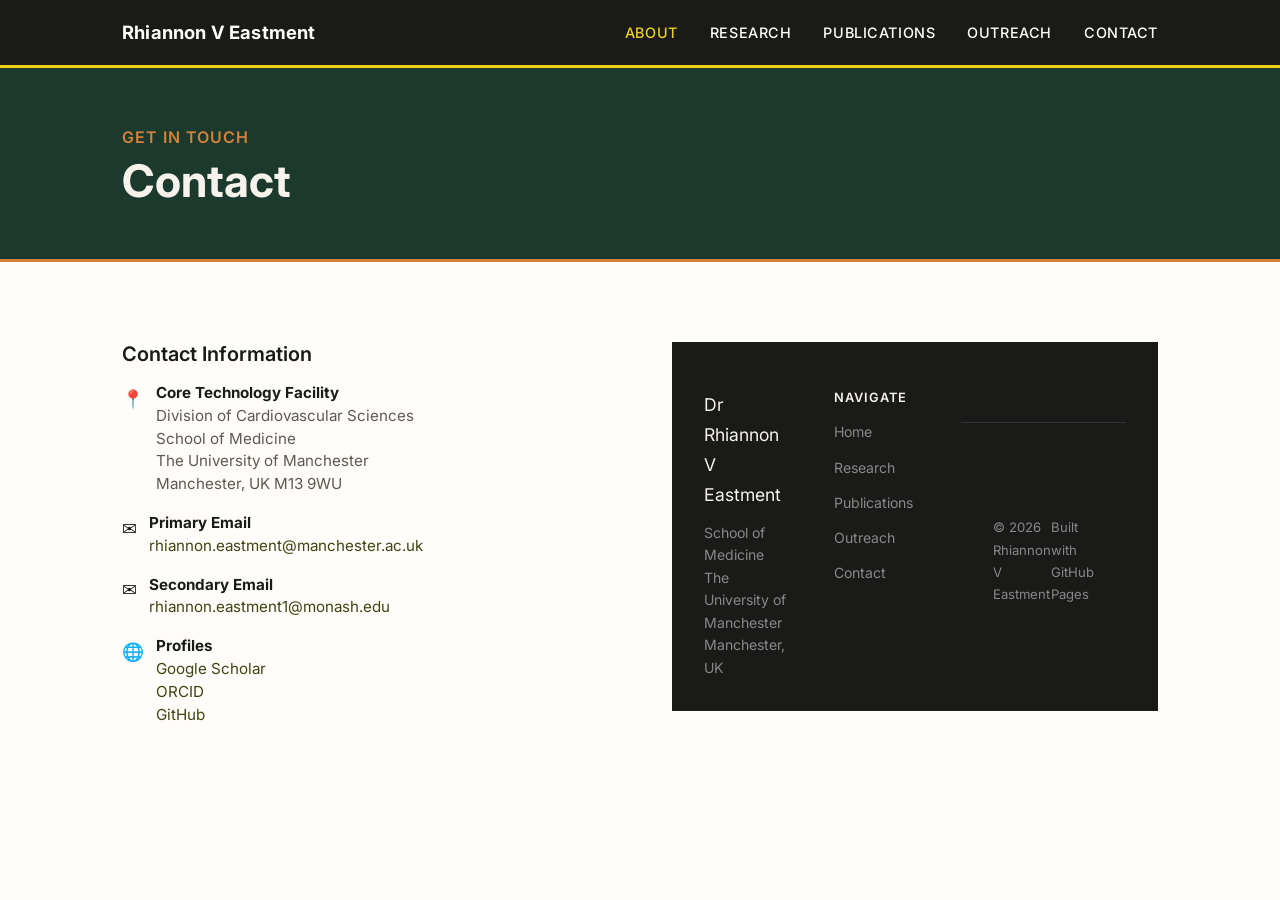
==== contact.html @ 2df11d0a "Create contact.html" ====
<!DOCTYPE html>
<html lang="en">
<head>
  <meta charset="UTF-8" />
  <meta name="viewport" content="width=device-width, initial-scale=1.0" />
  <title>Rhiannon V Eastment | Contact</title>
  <meta name="description" content="Rhiannon Eastment is an early-career researcher in evolutionary biology and ecotoxicology at the University of Manchester.">
  <meta name="keywords" content="Rhiannon Eastment, evolution, reproduction, ecotoxicology, Monash University">
  <link rel="preconnect" href="https://fonts.googleapis.com" />
  <link rel="preconnect" href="https://fonts.gstatic.com" crossorigin />
  <link href="https://fonts.googleapis.com/css2?family=Playfair+Display:wght@400;600;700&family=Inter:wght@400;500;600&family=JetBrains+Mono:wght@400&display=swap" rel="stylesheet" />
  <link rel="stylesheet" href="style.css" />
</head>
<body>

  <!-- NAVIGATION -->
  <nav>
    <div class="nav-inner">
      <a href="index.html" class="nav-logo">Rhiannon <span>V</span> Eastment</a>
      <button class="nav-toggle" aria-label="Toggle navigation" onclick="this.nextElementSibling.classList.toggle('open')">☰</button>
      <ul class="nav-links">
        <li><a href="index.html" class="active">About</a></li>
        <li><a href="research.html">Research</a></li>
        <li><a href="publications.html">Publications</a></li>
        <li><a href="outreach.html">Outreach</a></li>
        <li><a href="contact.html">Contact</a></li>
      </ul>
    </div>
  </nav>

<!-- Page Hero -->
<header class="page-hero">
    <div class="container">
        <h4>Get in Touch</h4>
        <h1>Contact</h1>
    </div>
</header>
  
<!-- Contact Section -->
<section class="section">
    <div class="container contact-grid">
      <div class="contact-info">
            <h3>Contact Information</h3>
            <div class="contact-detail">
                <div class="contact-detail-icon">📍</div>
                <div class="contact-detail-text">
                    <strong>Core Technology Facility</strong>
                  Division of Cardiovascular Sciences<br>
                    School of Medicine<br>
                    The University of Manchester<br>
                    Manchester, UK M13 9WU
                </div>
            </div>
            <div class="contact-detail">
                <div class="contact-detail-icon">✉️</div>
                <div class="contact-detail-text">
                    <strong>Primary Email</strong>
                    <a href="mailto:rhiannon.eastment@manchester.ac.uk">
                        rhiannon.eastment@manchester.ac.uk
                    </a>
                </div>
            </div>
        <div class="contact-detail">
                <div class="contact-detail-icon">✉️</div>
                <div class="contact-detail-text">
                    <strong>Secondary Email</strong>
                    <a href="mailto:rhiannon.eastment1@monash.edu">
                        rhiannon.eastment1@monash.edu
                    </a>
                </div>
            </div>
            <div class="contact-detail">
                <div class="contact-detail-icon">🌐</div>
                <div class="contact-detail-text">
                    <strong>Profiles</strong>
                    <a href="https://scholar.google.com/citations?user=520XEhIAAAAJ&hl=en">Google Scholar</a><br>
                    <a href="https://orcid.org/0009-0002-4949-1405">ORCID</a><br>
                    <a href="https://github.com/rhiannoneastment">GitHub</a>
                </div>
            </div>
        </div>
  
  <!-- FOOTER -->
  <footer>
    <div class="footer-inner">
      <div>
        <div class="footer-brand">Dr Rhiannon <span>V</span> Eastment</div>
        <p class="footer-desc">School of Medicine<br>The University of Manchester<br>Manchester, UK</p>
      </div>
      <div class="footer-col">
        <h4>Navigate</h4>
        <ul class="footer-links">
          <li><a href="index.html">Home</a></li>
          <li><a href="research.html">Research</a></li>
          <li><a href="publications.html">Publications</a></li>
          <li><a href="outreach.html">Outreach</a></li>
          <li><a href="contact.html">Contact</a></li>
        </ul>
      </div>
    <div class="footer-bottom">
      <span>© 2026 Rhiannon V Eastment</span>
      <span>Built with GitHub Pages</span>
    </div>
  </footer>

</body>
</html>
---- style.css ----
/* ============================
   PALETTE & TOKENS
   Deep forest green + warm amber + off-white + hero photo palette
   ============================ */
:root {
  --forest:    #1B3A2D;
  --moss:      #2E5E45;
  --fern:      #4A8C64;
  --amber:     #D4813A;
  --amber-lt:  #F0A96B;
  --cream:     #F7F3EC;
  --paper:     #FFFDF9;
  --ink:       #1A1A18;
  --muted:     #5A5A52;
  --rule:      #D8D2C4;
--olive-leaf: #3E4512ff;
--dark-khaki: #2A260Eff;
--burnt-caramel: #BE681Dff;
--olive-bark: #81681Dff;
--golden-glow: #EBD11Aff;

  --font-display: 'Inter', system-ui, sans-serif;
  --font-body:    'Inter', system-ui, sans-serif;
  --font-mono:    'JetBrains Mono', monospace;

  --max-w: 1100px;
  --nav-h: 68px;
}

/* ============================
   RESET & BASE
   ============================ */
*, *::before, *::after { box-sizing: border-box; margin: 0; padding: 0; }

html { scroll-behavior: smooth; }

body {
  font-family: var(--font-body);
  font-size: 17px;
  line-height: 1.7;
  color: var(--ink);
  background: var(--paper);
}

img { max-width: 100%; display: block; }
a { color: var(--olive-leaf); text-decoration: none; }
a:hover { color: var(--golden-yellow); }

/* ============================
   TYPOGRAPHY
   ============================ */
h1, h2, h3, h4 {
  font-family: var(--font-display);
  line-height: 1.2;
  color: var(--ink);
}
h1 { font-size: clamp(2.4rem, 5vw, 3.8rem); font-weight: 700; }
h2 { font-size: clamp(1.6rem, 3vw, 2.4rem); font-weight: 600; }
h3 { font-size: 1.25rem; font-weight: 600; }
h4 { font-size: 1rem; font-weight: 600; letter-spacing: .06em; text-transform: uppercase; color: var(--muted); }

p { margin-bottom: 1rem; }
p:last-child { margin-bottom: 0; }

/* ============================
   LAYOUT UTILITIES
   ============================ */
.container {
  max-width: var(--max-w);
  margin: 0 auto;
  padding: 0 2rem;
}

.section {
  padding: 80px 0;
}

.section--dark {
  background: var(--olive-leaf);
  color: var(--paper);
}
.section--dark h1,
.section--dark h2,
.section--dark h3,
.section--dark h4 { color: var(--paper); }
.section--dark p { color: #C8D9CC; }

.section--tinted { background: var(--cream); }

/* ============================
   NAV
   ============================ */
nav {
  position: sticky;
  top: 0;
  z-index: 100;
  height: var(--nav-h);
  background: var(--ink);
  display: flex;
  align-items: center;
  border-bottom: 3px solid var(--golden-glow);
}

.nav-inner {
  max-width: var(--max-w);
  margin: 0 auto;
  padding: 0 2rem;
  width: 100%;
  display: flex;
  align-items: center;
  justify-content: space-between;
}

.nav-logo {
  font-family: var(--font-display);
  font-size: 1.15rem;
  font-weight: 700;
  color: var(--paper);
  letter-spacing: .01em;
}
.nav-logo span { color: var(--paper); }
.nav-logo:hover { color: var(--paper); }

.nav-links {
  display: flex;
  gap: 2rem;
  list-style: none;
}
.nav-links a {
  font-size: .9rem;
  font-weight: 500;
  letter-spacing: .04em;
  text-transform: uppercase;
  color: var(--paper);
  transition: color .2s;
}
.nav-links a:hover,
.nav-links a.active { color: var(--golden-glow); }

.nav-toggle {
  display: none;
  background: none;
  border: none;
  cursor: pointer;
  color: var(--paper);
  font-size: 1.5rem;
}

/* ============================
   HERO - full-bleed photo with overlay text
   ============================ */
.hero {
  position: relative;
  height: 60vh;
  display: flex;
  align-items: center;
  justify-content: center;
  overflow: hidden;
  text-align: center;
  padding: 0 2rem;
}

/* Background image to be used in the hero section */
.hero-bg {
  position: absolute;
  inset: 0;
  background-image: url('photos/weedfish_large_2.jpeg');
  background-size: cover;
  background-position: center;
  z-index: 0;
}

/* Add an overlay to the photo so that it is not completely opaque */
.hero-overlay {
  position: absolute;
  inset: 0;
  background: linear-gradient(180deg, rgba(27,58,45,.15) 0%, rgba(27,58,45,.15) 100%);
  z-index: 1;
}

/* Add photo credit to the hero image */
.hero-credit {
  position: absolute;
  bottom: 0.75rem;
  right: 1rem;
  z-index: 3;
  font-size: .72rem;
  color: rgba(247, 243, 236, 0.75);
  letter-spacing: .02em;
}
.hero-credit a {
  color: rgba(247, 243, 236, 0.75);
  text-decoration: underline;
}
.hero-credit a:hover {
  color: var(--ink);
}
 
.hero-content {
  position: relative;
  z-index: 2;
  max-width: 760px;
}

/* Title of the page */
.hero-content .subtitle {
  font-family: var(--font-mono);
  font-size: 2.3rem;
   font-weight: 700;
  letter-spacing: .12em;
  text-transform: uppercase;
  color: var(--paper);
  margin-bottom: 1.5rem;
}
 
.hero-content h1 {
  color: var(--paper);
  margin-bottom: 1rem;
}
 
.hero-content .affiliation {
  color: var(--cream);
  font-size: .95rem;
  margin-bottom: 1.5rem;
}
 
.hero-content .bio-intro {
  color: var(--paper);
  font-size: 1.1rem;
  line-height: 1.6;
  margin-bottom: 2rem;
}
 
.hero-links {
  display: flex;
  gap: 1.5rem;
  justify-content: center;
  flex-wrap: wrap;
}
 
.hero-links a {
  color: var(--paper);
  font-size: .85rem;
  font-weight: 600;
  letter-spacing: .03em;
  display: inline-flex;
  align-items: center;
  gap: .4rem;
  padding: .6rem 1.4rem;
  border-radius: 999px;
  border: 1.5px solid rgba(247, 243, 236, 0.35);
  transition: background .2s, border-color .2s, color .2s;
}
.hero-links a:hover {
  background: var(--cream);
  color: var(--ink);
  border-color: var(--cream);
}
 
.btn {
  display: inline-block;
  padding: .75rem 1.75rem;
  border-radius: 3px;
  font-size: .9rem;
  font-weight: 600;
  letter-spacing: .04em;
  text-transform: uppercase;
  transition: background .2s, color .2s, transform .15s;
  cursor: pointer;
  border: none;
}
.btn:hover { transform: translateY(-2px); }
 
.btn-primary {
  background: var(--olive-leaf);
  color: var(--paper);
}
.btn-primary:hover { background: var(--olive-leaf); color: var(--golden-glow); }
 
.btn-outline {
  background: transparent;
  color: var(--cream);
  border: 2px solid #4A6A54;
  margin-left: .75rem;
}
.btn-outline:hover { border-color: var(--cream); color: var(--cream); }

/* ============================
   ABOUT ME SECTION
   ============================ */
.about-section {
  padding: 90px 0;
  background: var(--paper);
}
 
.about-grid {
  display: grid;
  grid-template-columns: 280px 1fr;
  gap: 3.5rem;
  align-items: center;
}
 
.about-photo {
  width: 280px;
  height: 280px;
  border-radius: 50%;
  overflow: hidden;
  box-shadow: 0 12px 40px rgba(0,0,0,.18);
  border: 6px solid var(--cream);
  justify-self: center;
}
 
.about-photo img {
  width: 100%;
  height: 100%;
  object-fit: cover;
}
 
.about-text h2 {
  margin-bottom: 1.25rem;
}
 
.about-text p {
  color: var(--muted);
  font-size: 1.02rem;
}

/* ============================
   RESEARCH THEMES (homepage)
   ============================ */
.themes-grid {
  display: grid;
  grid-template-columns: repeat(2, 1fr);
  gap: 1.5rem;
  margin-top: 2.5rem;
}

.theme-card {
  background: var(--paper);
  border-top: 4px solid var(--olive-leaf);
  border-radius: 4px;
  padding: 1.75rem;
  box-shadow: 0 2px 12px rgba(0,0,0,.06);
  transition: box-shadow .2s, transform .2s;
}
.theme-card:hover {
  box-shadow: 0 8px 30px rgba(0,0,0,.1);
  transform: translateY(-3px);
}
.theme-card-icon { font-size: 2rem; margin-bottom: .75rem; }
.theme-card h3 { margin-bottom: .5rem; }
.theme-card p { font-size: .93rem; color: var(--muted); margin: 0; }

/* ============================
   SECTION HEADER
   ============================ */
.section-header {
  margin-bottom: 3rem;
}
.section-header h4 { margin-bottom: .4rem; }
.section-header h2 { margin-bottom: .75rem; }
.section-header p { max-width: 620px; color: var(--muted); }
.section-header--center { text-align: center; }
.section-header--center p { margin: 0 auto; }

/* ============================
   PAGE HERO (inner pages)
   ============================ */
.page-hero {
  background: var(--forest);
  padding: 60px 0 50px;
  border-bottom: 3px solid var(--amber);
}
.page-hero h4 { color: var(--amber); margin-bottom: .5rem; }
.page-hero h1 { color: var(--cream); font-size: clamp(1.8rem, 4vw, 2.8rem); }
.page-hero p { color: #A8C4AF; max-width: 580px; margin-top: .75rem; }

/* ============================
   RESEARCH PAGE
   ============================ */
.research-block {
  display: grid;
  grid-template-columns: 1fr 1fr;
  gap: 4rem;
  align-items: center;
  padding: 4rem 0;
  border-bottom: 1px solid var(--rule);
}
.research-block:last-child { border-bottom: none; }
.research-block:nth-child(even) { direction: rtl; }
.research-block:nth-child(even) > * { direction: ltr; }

.research-img-placeholder {
  border-radius: 6px;
  height: 280px;
  display: flex;
  align-items: center;
  justify-content: center;
  font-size: 4rem;
}
.research-img-placeholder.bg1 { background: linear-gradient(135deg, #1B3A2D, #2E5E45); }
.research-img-placeholder.bg2 { background: linear-gradient(135deg, #3A2D1B, #5E452E); }
.research-img-placeholder.bg3 { background: linear-gradient(135deg, #1B2A3A, #2E455E); }

.research-block h3 { font-size: 1.5rem; margin-bottom: .75rem; }
.research-block p { color: var(--muted); }

.tag-list { display: flex; flex-wrap: wrap; gap: .5rem; margin-top: 1rem; }
.tag {
  font-size: .75rem;
  font-weight: 600;
  letter-spacing: .05em;
  text-transform: uppercase;
  background: var(--cream);
  color: var(--moss);
  border: 1.5px solid var(--fern);
  border-radius: 2px;
  padding: .2rem .6rem;
}

/* ============================
   PUBLICATIONS PAGE
   ============================ */
.pub-year-group { margin-bottom: 3rem; }
.pub-year-label {
  font-family: var(--font-display);
  font-size: 1.8rem;
  color: var(--amber);
  border-bottom: 2px solid var(--rule);
  padding-bottom: .5rem;
  margin-bottom: 1.5rem;
}
.pub-item {
  padding: 1.25rem 0;
  border-bottom: 1px solid var(--rule);
  display: grid;
  grid-template-columns: auto 1fr;
  gap: 1.25rem;
  align-items: start;
}
.pub-item:last-child { border-bottom: none; }
.pub-number {
  font-family: var(--font-mono);
  font-size: .8rem;
  color: var(--amber);
  padding-top: .2rem;
  min-width: 2rem;
  text-align: right;
}
.pub-title {
  font-weight: 600;
  color: var(--forest);
  margin-bottom: .25rem;
}
.pub-authors { font-size: .9rem; color: var(--muted); margin-bottom: .2rem; }
.pub-journal {
  font-size: .88rem;
  font-style: italic;
  color: var(--fern);
}
.pub-links { margin-top: .4rem; display: flex; gap: 1rem; }
.pub-links a {
  font-size: .78rem;
  font-weight: 600;
  letter-spacing: .05em;
  text-transform: uppercase;
  color: var(--amber);
  border-bottom: 1px solid transparent;
}
.pub-links a:hover { border-bottom-color: var(--amber); }

/* ============================
   CONTACT PAGE
   ============================ */
.contact-grid {
  display: grid;
  grid-template-columns: 1fr 1fr;
  gap: 4rem;
  align-items: start;
}
.contact-info h3 { margin-bottom: 1rem; }
.contact-detail {
  display: flex;
  gap: .75rem;
  align-items: flex-start;
  margin-bottom: 1rem;
}
.contact-detail-icon { font-size: 1.1rem; padding-top: .1rem; }
.contact-detail-text { font-size: .95rem; color: var(--muted); line-height: 1.5; }
.contact-detail-text strong { display: block; color: var(--ink); }

.contact-form { background: var(--cream); border-radius: 6px; padding: 2rem; }
.contact-form h3 { margin-bottom: 1.5rem; }
.form-group { margin-bottom: 1.25rem; }
.form-group label {
  display: block;
  font-size: .85rem;
  font-weight: 600;
  letter-spacing: .04em;
  text-transform: uppercase;
  color: var(--muted);
  margin-bottom: .4rem;
}
.form-group input,
.form-group textarea,
.form-group select {
  width: 100%;
  padding: .7rem 1rem;
  border: 1.5px solid var(--rule);
  border-radius: 3px;
  font-family: var(--font-body);
  font-size: .95rem;
  background: var(--paper);
  color: var(--ink);
  transition: border-color .2s;
  outline: none;
}
.form-group input:focus,
.form-group textarea:focus,
.form-group select:focus { border-color: var(--fern); }
.form-group textarea { min-height: 130px; resize: vertical; }

/* ============================
   FOOTER
   ============================ */
footer {
  background: var(--ink);
  color: #888;
  padding: 48px 0 32px;
}
.footer-inner {
  max-width: var(--max-w);
  margin: 0 auto;
  padding: 0 2rem;
  display: grid;
  grid-template-columns: 2fr 1fr 1fr;
  gap: 3rem;
}
.footer-brand { font-family: var(--font-display); font-size: 1.1rem; color: var(--cream); margin-bottom: .75rem; }
.footer-brand span { color: var(--cream); }
.footer-desc { font-size: .88rem; line-height: 1.6; }
.footer-col h4 { color: var(--cream); font-size: .8rem; letter-spacing: .08em; text-transform: uppercase; margin-bottom: .75rem; }
.footer-links { list-style: none; }
.footer-links li { margin-bottom: .4rem; }
.footer-links a { font-size: .88rem; color: #888; transition: color .2s; }
.footer-links a:hover { color: var(--golden-glow); }
.footer-bottom {
  max-width: var(--max-w);
  margin: 2rem auto 0;
  padding: 1.25rem 2rem 0;
  border-top: 1px solid #333;
  font-size: .82rem;
  display: flex;
  justify-content: space-between;
  align-items: center;
}

/* ============================
   RESPONSIVE
   ============================ */
@media (max-width: 900px) {
  .hero-inner { grid-template-columns: 1fr; }
  .hero-image-card, .hero-img-placeholder { display: none; }
  .themes-grid { grid-template-columns: 1fr 1fr; }
  .news-grid { grid-template-columns: 1fr 1fr; }
  .research-block { grid-template-columns: 1fr; gap: 2rem; }
  .research-block:nth-child(even) { direction: ltr; }
  .contact-grid { grid-template-columns: 1fr; }
  .footer-inner { grid-template-columns: 1fr 1fr; }
}

@media (max-width: 600px) {
  .section { padding: 56px 0; }
  .themes-grid { grid-template-columns: 1fr; }
  .news-grid { grid-template-columns: 1fr; }
  .nav-links { display: none; flex-direction: column; gap: 0; }
  .nav-links.open {
    display: flex;
    position: fixed;
    top: var(--nav-h);
    left: 0; right: 0;
    background: var(--forest);
    padding: 1rem 2rem 2rem;
    border-top: 1px solid #2E5E45;
    z-index: 99;
  }
  .nav-links.open a { padding: .75rem 0; font-size: 1rem; display: block; border-bottom: 1px solid #2E5E45; }
  .nav-toggle { display: block; }
  .footer-inner { grid-template-columns: 1fr; gap: 2rem; }
  .footer-bottom { flex-direction: column; gap: .5rem; text-align: center; }
}

@media (prefers-reduced-motion: reduce) {
  *, *::before, *::after { transition: none !important; }
}
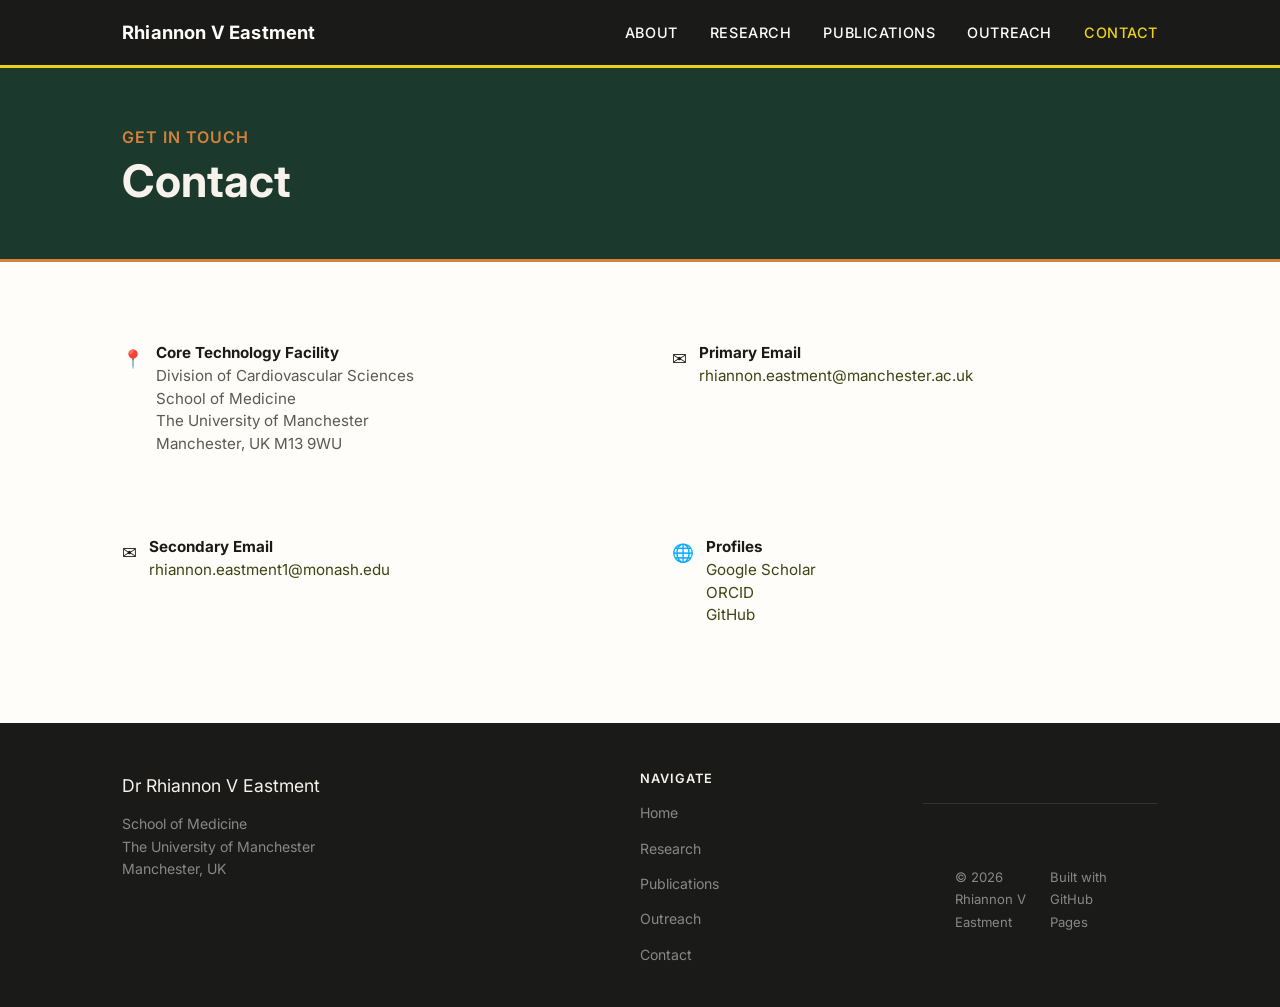
==== commit 9eeab798: "Update contact.html" ====
--- a/contact.html
+++ b/contact.html
@@ -19,11 +19,11 @@
       <a href="index.html" class="nav-logo">Rhiannon <span>V</span> Eastment</a>
       <button class="nav-toggle" aria-label="Toggle navigation" onclick="this.nextElementSibling.classList.toggle('open')">☰</button>
       <ul class="nav-links">
-        <li><a href="index.html" class="active">About</a></li>
+        <li><a href="index.html">About</a></li>
         <li><a href="research.html">Research</a></li>
         <li><a href="publications.html">Publications</a></li>
         <li><a href="outreach.html">Outreach</a></li>
-        <li><a href="contact.html">Contact</a></li>
+        <li><a href="contact.html" class="active">Contact</a></li>
       </ul>
     </div>
   </nav>
@@ -39,8 +39,6 @@
 <!-- Contact Section -->
 <section class="section">
     <div class="container contact-grid">
-      <div class="contact-info">
-            <h3>Contact Information</h3>
             <div class="contact-detail">
                 <div class="contact-detail-icon">📍</div>
                 <div class="contact-detail-text">
@@ -79,6 +77,7 @@
                 </div>
             </div>
         </div>
+</section>
   
   <!-- FOOTER -->
   <footer>
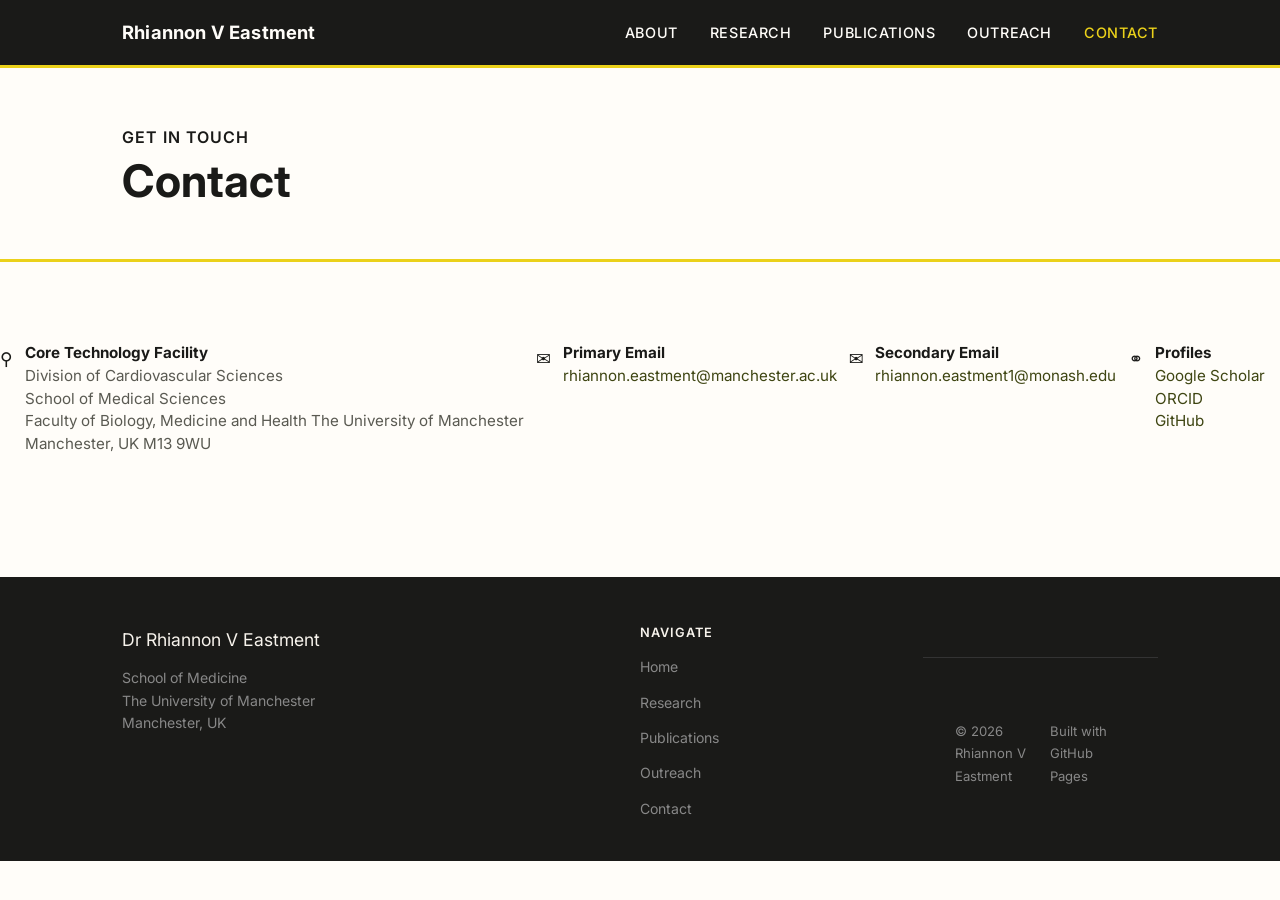
==== commit 2a1da873: "Update contact.html" ====
--- a/contact.html
+++ b/contact.html
@@ -38,37 +38,34 @@
   
 <!-- Contact Section -->
 <section class="section">
-    <div class="container contact-grid">
-            <div class="contact-detail">
-                <div class="contact-detail-icon">📍</div>
-                <div class="contact-detail-text">
+  <div class="contact-detail">
+              <div class="contact-detail-icon">⚲</div>
+              <div class="contact-detail-text">
                     <strong>Core Technology Facility</strong>
                   Division of Cardiovascular Sciences<br>
-                    School of Medicine<br>
+                  School of Medical Sciences<br>
+                Faculty of Biology, Medicine and Health
                     The University of Manchester<br>
                     Manchester, UK M13 9WU
                 </div>
-            </div>
             <div class="contact-detail">
-                <div class="contact-detail-icon">✉️</div>
+                <div class="contact-detail-icon">✉</div>
                 <div class="contact-detail-text">
                     <strong>Primary Email</strong>
                     <a href="mailto:rhiannon.eastment@manchester.ac.uk">
                         rhiannon.eastment@manchester.ac.uk
                     </a>
-                </div>
             </div>
         <div class="contact-detail">
-                <div class="contact-detail-icon">✉️</div>
+                <div class="contact-detail-icon">✉</div>
                 <div class="contact-detail-text">
                     <strong>Secondary Email</strong>
                     <a href="mailto:rhiannon.eastment1@monash.edu">
                         rhiannon.eastment1@monash.edu
                     </a>
                 </div>
-            </div>
             <div class="contact-detail">
-                <div class="contact-detail-icon">🌐</div>
+                <div class="contact-detail-icon">⚭</div>
                 <div class="contact-detail-text">
                     <strong>Profiles</strong>
                     <a href="https://scholar.google.com/citations?user=520XEhIAAAAJ&hl=en">Google Scholar</a><br>
@@ -76,7 +73,6 @@
                     <a href="https://github.com/rhiannoneastment">GitHub</a>
                 </div>
             </div>
-        </div>
 </section>
   
   <!-- FOOTER -->
--- a/style.css
+++ b/style.css
@@ -151,7 +151,7 @@
    ============================ */
 .hero {
   position: relative;
-  height: 60vh;
+  height: 80vh;
   display: flex;
   align-items: center;
   justify-content: center;
@@ -367,12 +367,12 @@
    PAGE HERO (inner pages)
    ============================ */
 .page-hero {
-  background: var(--forest);
+  background: var(--paper);
   padding: 60px 0 50px;
-  border-bottom: 3px solid var(--amber);
-}
-.page-hero h4 { color: var(--amber); margin-bottom: .5rem; }
-.page-hero h1 { color: var(--cream); font-size: clamp(1.8rem, 4vw, 2.8rem); }
+  border-bottom: 3px solid var(--golden-glow);
+}
+.page-hero h4 { color: var(--ink); margin-bottom: .5rem; }
+.page-hero h1 { color: var(--ink); font-size: clamp(1.8rem, 4vw, 2.8rem); }
 .page-hero p { color: #A8C4AF; max-width: 580px; margin-top: .75rem; }
 
 /* ============================
@@ -477,6 +477,13 @@
   grid-template-columns: 1fr 1fr;
   gap: 4rem;
   align-items: start;
+}
+.contact-list {
+  display: flex;
+  flex-direction: column;
+  gap: 1.5rem;
+  text-align: left;
+  max-width: 600px;
 }
 .contact-info h3 { margin-bottom: 1rem; }
 .contact-detail {
@@ -570,6 +577,15 @@
 }
 
 @media (max-width: 600px) {
+   .about-grid {
+    grid-template-columns: 1fr;
+    text-align: center;
+    gap: 2rem;
+   }
+   .about-photo {
+    width: 180px;
+    height: 180px;
+  }
   .section { padding: 56px 0; }
   .themes-grid { grid-template-columns: 1fr; }
   .news-grid { grid-template-columns: 1fr; }
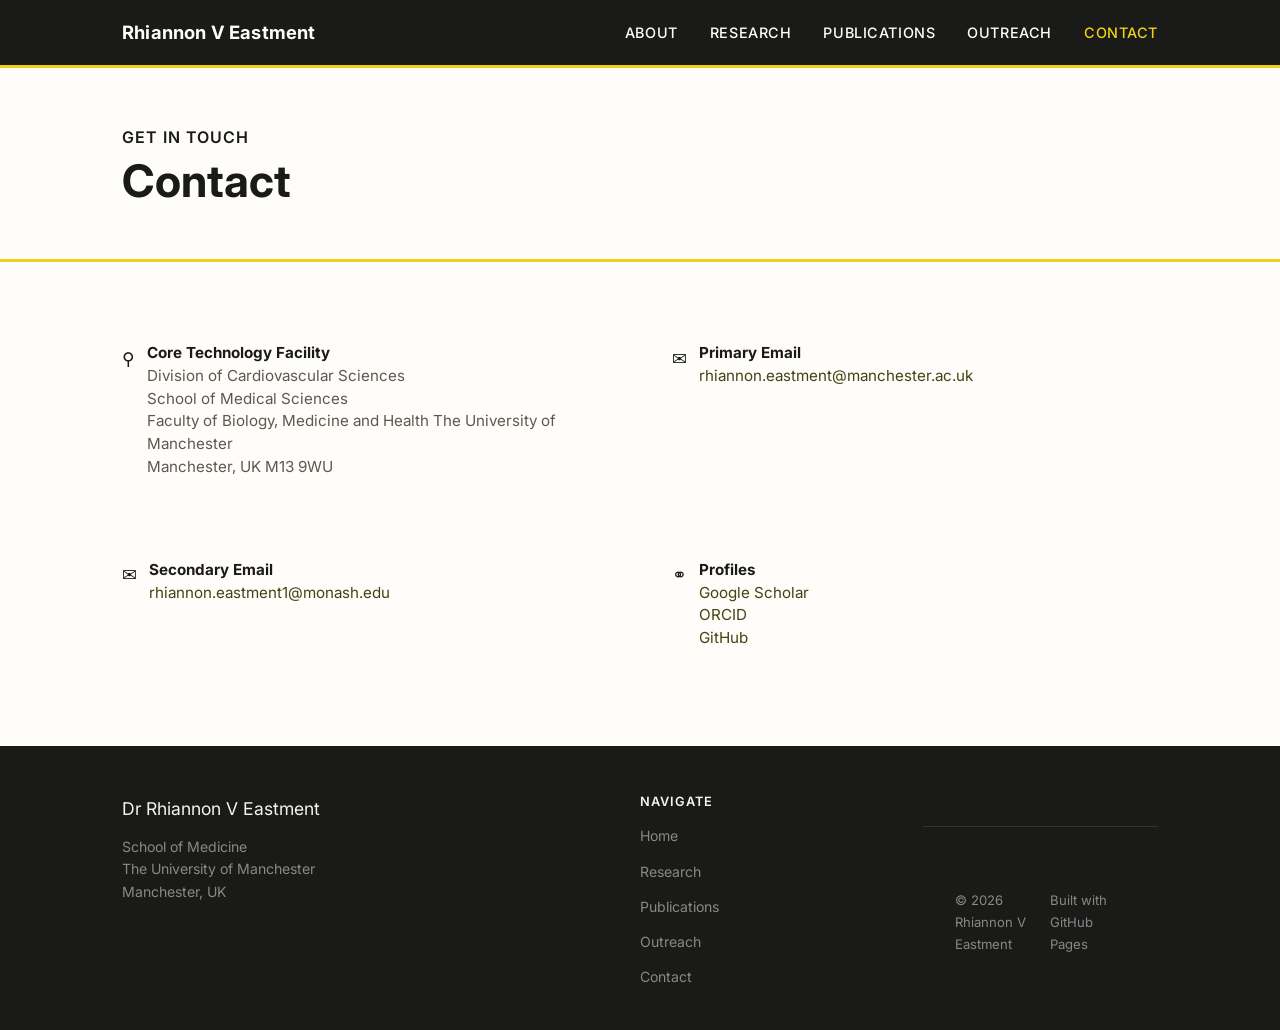
==== commit c1ca5799: "Update contact.html" ====
--- a/contact.html
+++ b/contact.html
@@ -38,6 +38,9 @@
   
 <!-- Contact Section -->
 <section class="section">
+    <div class="container">
+    <div class="contact-grid">
+      
   <div class="contact-detail">
               <div class="contact-detail-icon">⚲</div>
               <div class="contact-detail-text">
@@ -48,6 +51,7 @@
                     The University of Manchester<br>
                     Manchester, UK M13 9WU
                 </div>
+  </div>
             <div class="contact-detail">
                 <div class="contact-detail-icon">✉</div>
                 <div class="contact-detail-text">
@@ -56,6 +60,7 @@
                         rhiannon.eastment@manchester.ac.uk
                     </a>
             </div>
+                </div>
         <div class="contact-detail">
                 <div class="contact-detail-icon">✉</div>
                 <div class="contact-detail-text">
@@ -64,6 +69,7 @@
                         rhiannon.eastment1@monash.edu
                     </a>
                 </div>
+            </div>
             <div class="contact-detail">
                 <div class="contact-detail-icon">⚭</div>
                 <div class="contact-detail-text">
@@ -73,6 +79,7 @@
                     <a href="https://github.com/rhiannoneastment">GitHub</a>
                 </div>
             </div>
+        </div>
 </section>
   
   <!-- FOOTER -->
